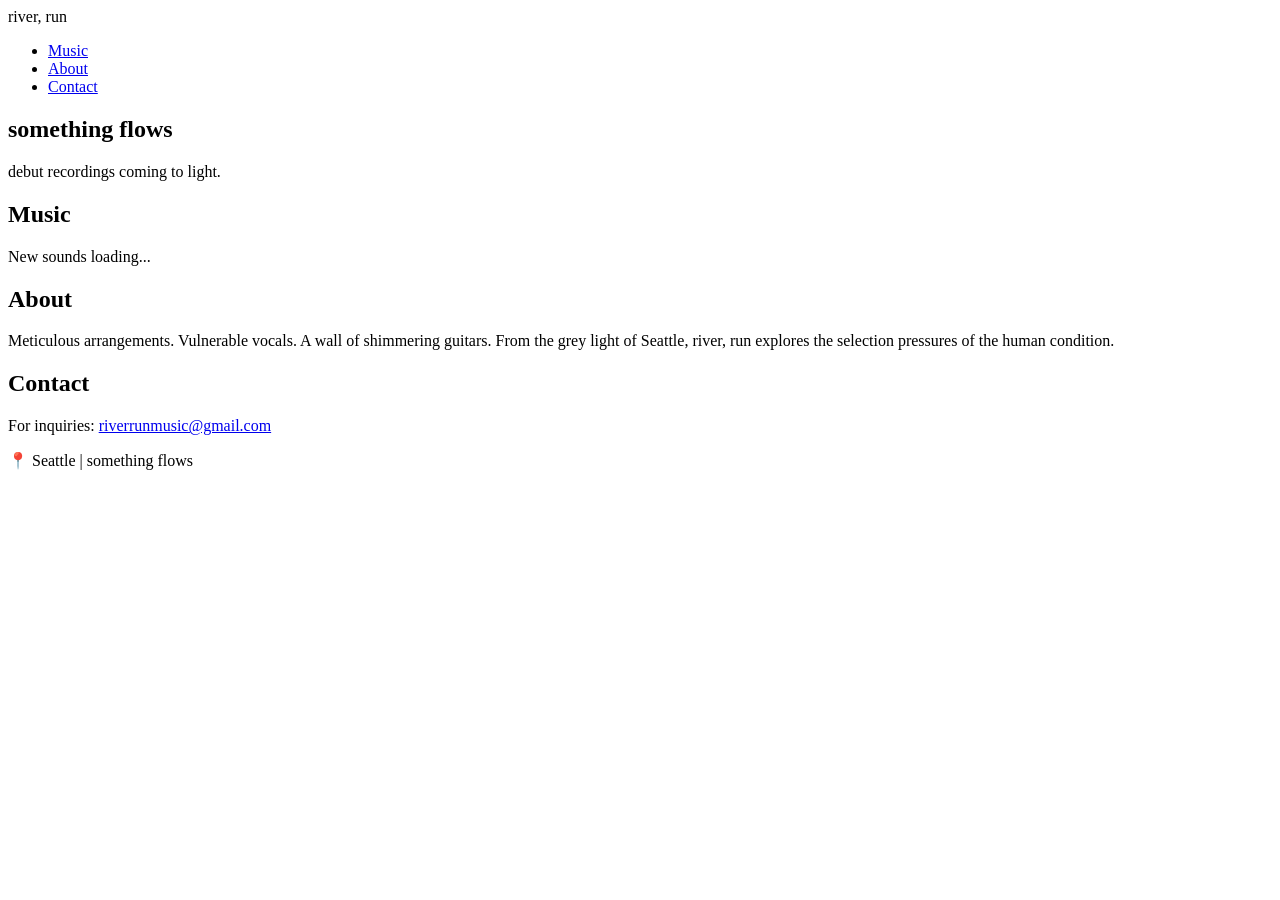
==== index.html @ 9f980f6b "rename landing_page* to index*" ====
<!DOCTYPE html>
<html lang="en">
<head>
    <meta charset="UTF-8">
    <meta name="viewport" content="width=device-width, initial-scale=1.0">
    <title>river, run | Official</title>
    <link rel="stylesheet" href="style.css">
    <link href="https://fonts.googleapis.com/css2?family=Inter:wght@300;400;600&display=swap" rel="stylesheet">
</head>
<body>

    <header>
        <nav>
            <div class="logo">river, <span class="run">run</span></div>
            <ul>
                <li><a href="#music">Music</a></li>
                <li><a href="#about">About</a></li>
                <li><a href="#contact">Contact</a></li>
            </ul>
        </nav>
    </header>

    <main>
        <section id="hero">
            <h1>something flows</h1>
            <p>debut recordings coming to light.</p>
        </section>

        <section id="music" class="content-section">
            <h2>Music</h2>
            <div class="player-placeholder">
                <p>New sounds loading...</p>
            </div>
        </section>

        <section id="about" class="content-section">
            <h2>About</h2>
            <div class="about-text">
                <p>Meticulous arrangements. Vulnerable vocals. A wall of shimmering guitars. From the grey light of Seattle, river, run explores the selection pressures of the human condition.</p>
            </div>
        </section>

        <section id="contact" class="content-section">
            <h2>Contact</h2>
            <p>For inquiries: <a href="mailto:riverrunmusic@gmail.com">riverrunmusic@gmail.com</a></p>
        </section>
    </main>

    <footer>
        <p>📍 Seattle | something flows</p>
    </footer>

</body>
</html>
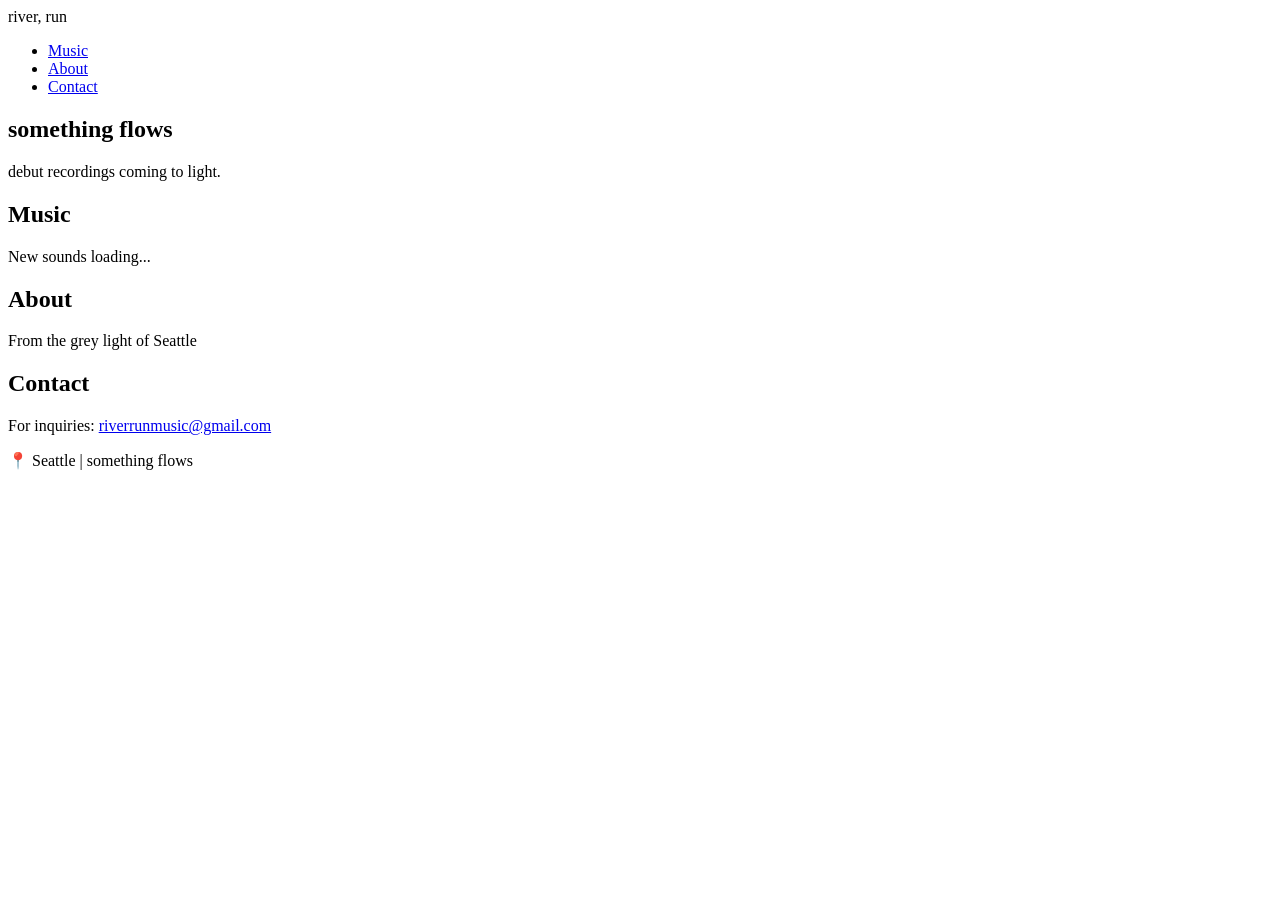
==== commit 9b60e5b8: "minor edits to bio" ====
--- a/index.html
+++ b/index.html
@@ -3,7 +3,7 @@
 <head>
     <meta charset="UTF-8">
     <meta name="viewport" content="width=device-width, initial-scale=1.0">
-    <title>river, run | Official</title>
+    <title>River Run | Official</title>
     <link rel="stylesheet" href="style.css">
     <link href="https://fonts.googleapis.com/css2?family=Inter:wght@300;400;600&display=swap" rel="stylesheet">
 </head>
@@ -36,7 +36,7 @@
         <section id="about" class="content-section">
             <h2>About</h2>
             <div class="about-text">
-                <p>Meticulous arrangements. Vulnerable vocals. A wall of shimmering guitars. From the grey light of Seattle, river, run explores the selection pressures of the human condition.</p>
+                <p>From the grey light of Seattle</p>
             </div>
         </section>
 
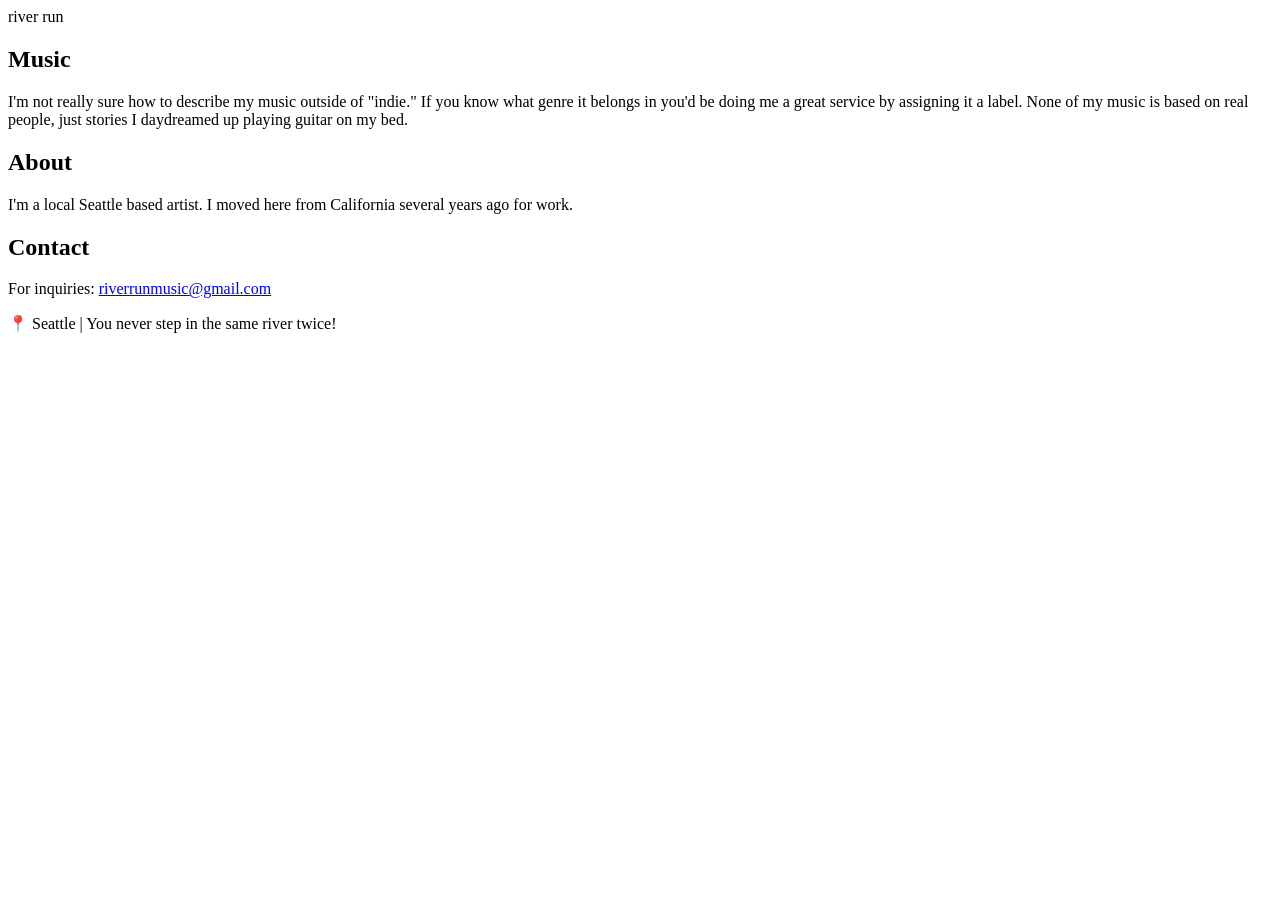
==== commit 0d3cb228: "add more details on bio" ====
--- a/index.html
+++ b/index.html
@@ -9,34 +9,27 @@
 </head>
 <body>
 
-    <header>
-        <nav>
-            <div class="logo">river, <span class="run">run</span></div>
-            <ul>
-                <li><a href="#music">Music</a></li>
-                <li><a href="#about">About</a></li>
-                <li><a href="#contact">Contact</a></li>
-            </ul>
-        </nav>
-    </header>
+ <header>
+    <nav>
+        <div class="logo">river <span class="run">run</span></div>
+    </nav>
+</header>
 
     <main>
-        <section id="hero">
-            <h1>something flows</h1>
-            <p>debut recordings coming to light.</p>
-        </section>
-
         <section id="music" class="content-section">
             <h2>Music</h2>
             <div class="player-placeholder">
-                <p>New sounds loading...</p>
+                <p>
+                    I'm not really sure how to describe my music outside of "indie." If you know what genre it belongs in you'd be doing me a great service by assigning it a label.
+                None of my music is based on real people, just stories I daydreamed up playing guitar on my bed.
+                </p>
             </div>
         </section>
 
         <section id="about" class="content-section">
             <h2>About</h2>
             <div class="about-text">
-                <p>From the grey light of Seattle</p>
+                <p>I'm a local Seattle based artist. I moved here from California several years ago for work. </p>
             </div>
         </section>
 
@@ -47,7 +40,7 @@
     </main>
 
     <footer>
-        <p>📍 Seattle | something flows</p>
+        <p>📍 Seattle | You never step in the same river twice! </p>
     </footer>
 
 </body>
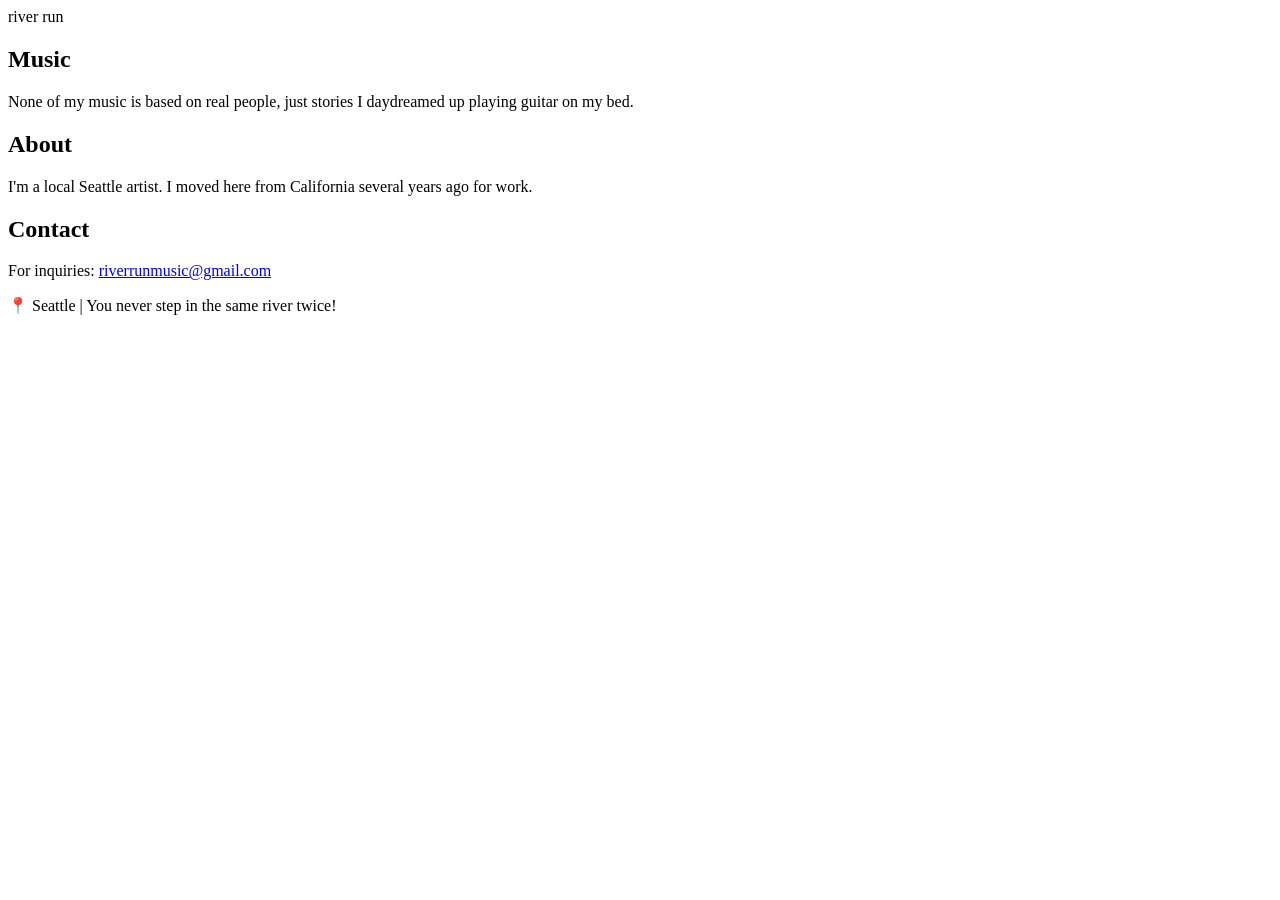
==== commit 06769a13: "get rid of genre statement" ====
--- a/index.html
+++ b/index.html
@@ -20,8 +20,7 @@
             <h2>Music</h2>
             <div class="player-placeholder">
                 <p>
-                    I'm not really sure how to describe my music outside of "indie." If you know what genre it belongs in you'd be doing me a great service by assigning it a label.
-                None of my music is based on real people, just stories I daydreamed up playing guitar on my bed.
+                    None of my music is based on real people, just stories I daydreamed up playing guitar on my bed.
                 </p>
             </div>
         </section>
@@ -29,7 +28,7 @@
         <section id="about" class="content-section">
             <h2>About</h2>
             <div class="about-text">
-                <p>I'm a local Seattle based artist. I moved here from California several years ago for work. </p>
+                <p>I'm a local Seattle artist. I moved here from California several years ago for work. </p>
             </div>
         </section>
 
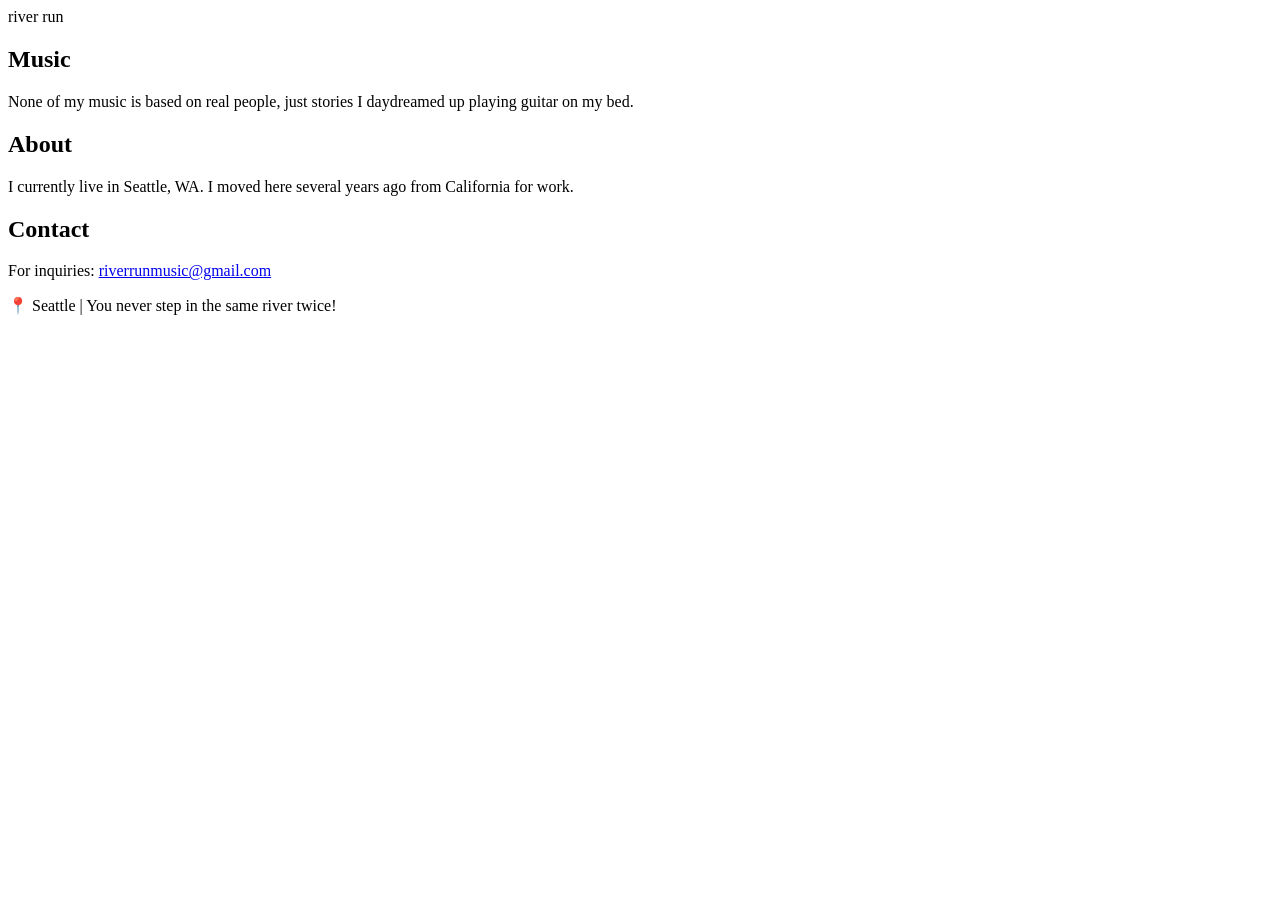
==== commit 8575a376: "clean up bio" ====
--- a/index.html
+++ b/index.html
@@ -28,7 +28,7 @@
         <section id="about" class="content-section">
             <h2>About</h2>
             <div class="about-text">
-                <p>I'm a local Seattle artist. I moved here from California several years ago for work. </p>
+                <p>I currently live in Seattle, WA. I moved here several years ago from California for work. </p>
             </div>
         </section>
 
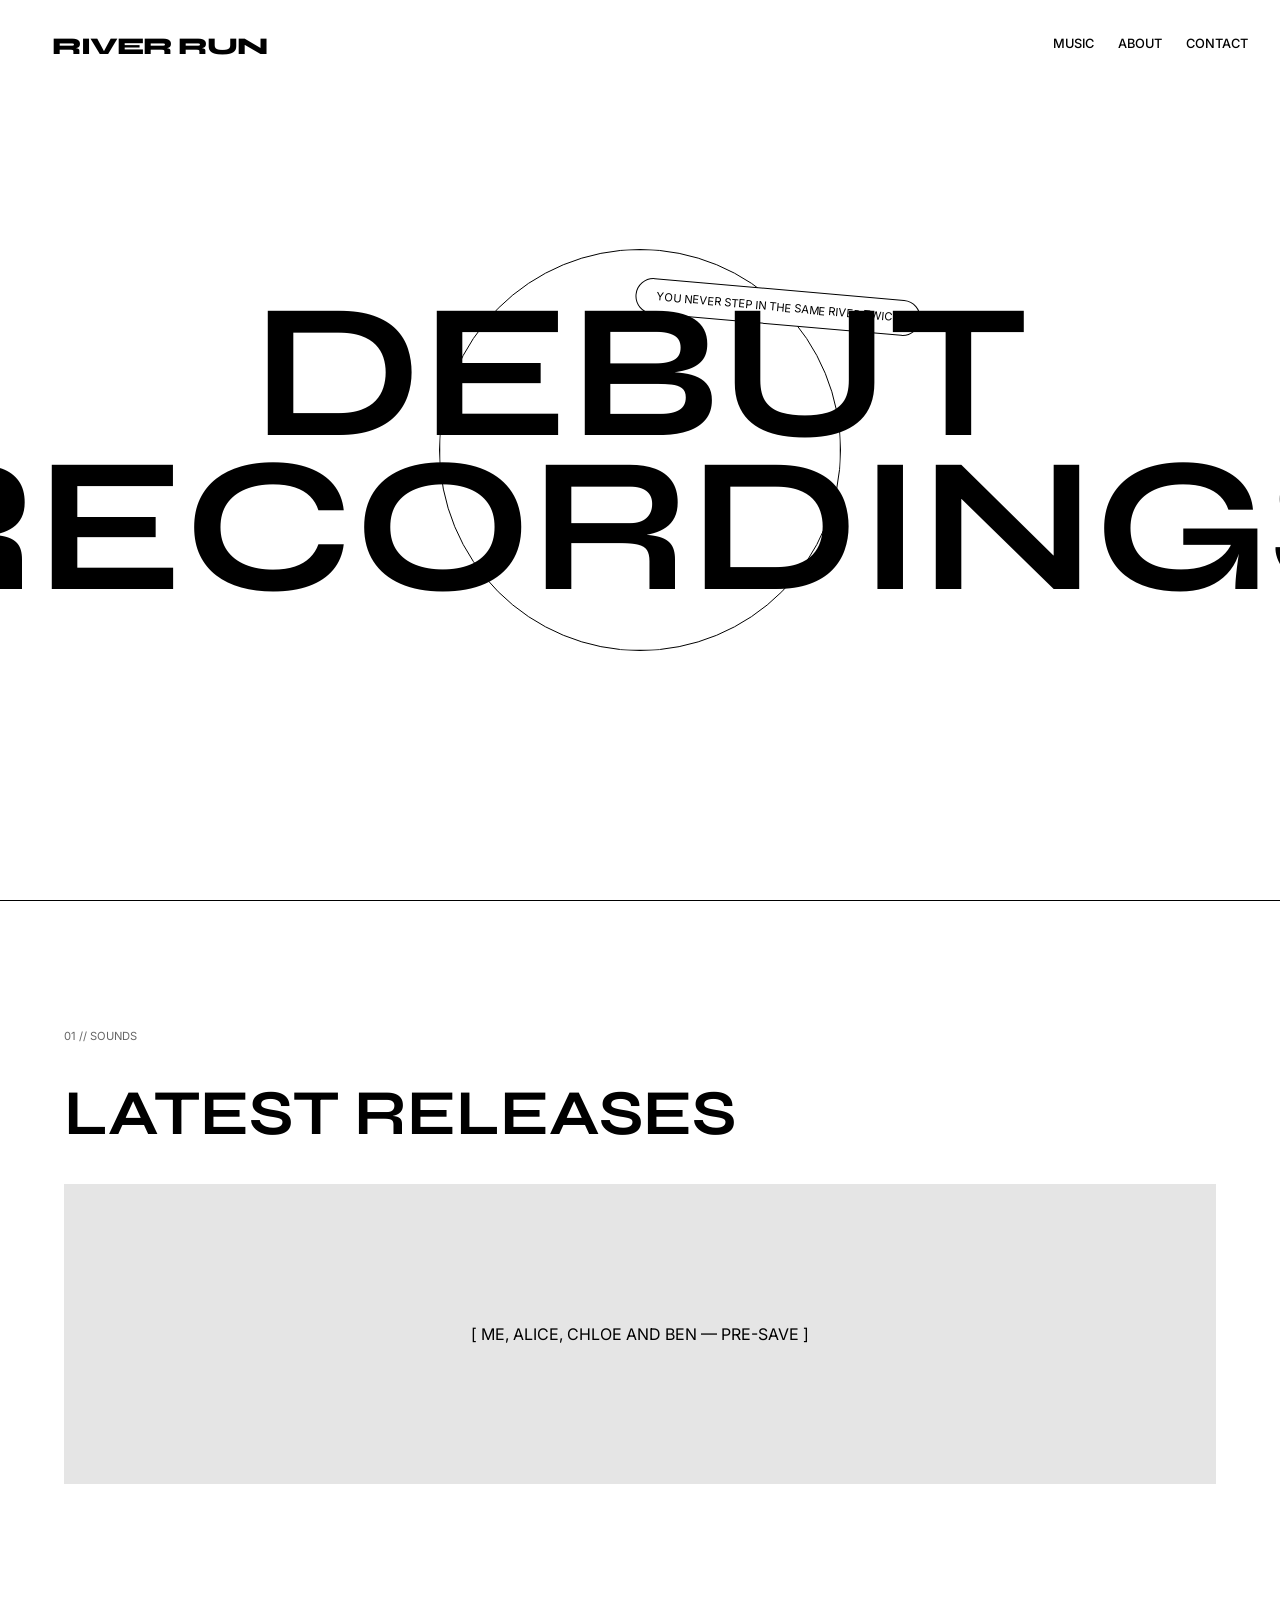
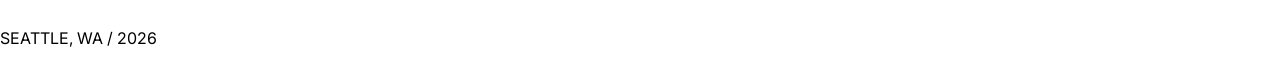
==== commit 39b71974: "rename index.css to style.css" ====
--- a/index.html
+++ b/index.html
@@ -3,44 +3,47 @@
 <head>
     <meta charset="UTF-8">
     <meta name="viewport" content="width=device-width, initial-scale=1.0">
-    <title>River Run | Official</title>
+    <title>RIVER RUN — OFFICIAL</title>
     <link rel="stylesheet" href="style.css">
-    <link href="https://fonts.googleapis.com/css2?family=Inter:wght@300;400;600&display=swap" rel="stylesheet">
+    <link href="https://fonts.googleapis.com/css2?family=Syne:wght@800&family=Inter:wght@300;500&display=swap" rel="stylesheet">
 </head>
 <body>
 
- <header>
     <nav>
-        <div class="logo">river <span class="run">run</span></div>
+        <div class="nav-left">
+            <a href="/" class="logo">RIVER RUN</a>
+        </div>
+        <div class="nav-right">
+            <a href="#music">MUSIC</a>
+            <!--a href="pages/tour.html">TOUR</a--> <!--Add this in later-->
+            <a href="#about">ABOUT</a>
+            <a href="#contact">CONTACT</a>
+        </div>
     </nav>
-</header>
 
     <main>
-        <section id="music" class="content-section">
-            <h2>Music</h2>
-            <div class="player-placeholder">
-                <p>
-                    None of my music is based on real people, just stories I daydreamed up playing guitar on my bed.
-                </p>
+        <section id="hero">
+            <div class="hero-image-container">
+                <div class="circle-mask">
+                    <img src="your-image.jpg" alt="">
+                </div>
+                <div class="floating-note"> you never step in the same river twice </div>
             </div>
+            <h1 class="giant-text">DEBUT<br>RECORDINGS</h1>
         </section>
 
-        <section id="about" class="content-section">
-            <h2>About</h2>
-            <div class="about-text">
-                <p>I currently live in Seattle, WA. I moved here several years ago from California for work. </p>
+        <section id="music" class="content-block">
+            <span class="section-label">01 // SOUNDS</span>
+            <h2>LATEST RELEASES</h2>
+            <div class="player-box">
+                <p>[ ME, ALICE, CHLOE AND BEN — PRE-SAVE ]</p>
             </div>
-        </section>
-
-        <section id="contact" class="content-section">
-            <h2>Contact</h2>
-            <p>For inquiries: <a href="mailto:riverrunmusic@gmail.com">riverrunmusic@gmail.com</a></p>
         </section>
     </main>
 
     <footer>
-        <p>📍 Seattle | You never step in the same river twice! </p>
+        <p>SEATTLE, WA / 2026</p>
     </footer>
 
 </body>
-</html>
+</html>
--- a/style.css
+++ b/style.css
@@ -0,0 +1,126 @@
+:root {
+    --bg: #ffffff;
+    --black: #000000;
+    --gray: #e5e5e5;
+    --accent: #ff0000; /* Optional: a sharp hit of color for links */
+}
+
+body {
+    background-color: var(--bg);
+    color: var(--black);
+    margin: 0;
+    font-family: 'Inter', sans-serif;
+    text-transform: uppercase; /* Julia Wolfe style uses a lot of caps */
+    overflow-x: hidden;
+}
+
+/* NAVIGATION */
+nav {
+    display: flex;
+    justify-content: space-between;
+    padding: 2rem;
+    position: fixed;
+    width: calc(100% - 4rem);
+    z-index: 100;
+    mix-blend-mode: difference; /* Makes text invert colors over images */
+    color: white; /* Combined with blend-mode, this looks very 'editorial' */
+}
+
+.logo {
+    font-family: 'Syne', sans-serif;
+    font-weight: 800;
+    font-size: 1.5rem;
+    text-decoration: none;
+    letter-spacing: -1px;
+}
+
+nav a {
+    text-decoration: none;
+    color: inherit;
+    font-size: 0.8rem;
+    font-weight: 500;
+    margin-left: 20px;
+}
+
+/* HERO SECTION */
+#hero {
+    height: 100vh;
+    display: flex;
+    flex-direction: column;
+    justify-content: center;
+    align-items: center;
+    position: relative;
+}
+
+.giant-text {
+    font-family: 'Syne', sans-serif;
+    font-size: 15vw; /* Extremely large, responsive text */
+    line-height: 0.8;
+    margin: 0;
+    z-index: 2;
+    text-align: center;
+}
+
+.hero-image-container {
+    position: absolute;
+    top: 50%;
+    left: 50%;
+    transform: translate(-50%, -50%);
+    z-index: 1;
+}
+
+.circle-mask {
+    width: 400px;
+    height: 400px;
+    border-radius: 50%;
+    overflow: hidden;
+    border: 1px solid var(--black);
+}
+
+.circle-mask img {
+    width: 100%;
+    height: 100%;
+    object-fit: cover;
+    filter: grayscale(100%); /* Adds to the 'Girls in Purgatory' vibe */
+}
+
+.floating-note {
+    background: white;
+    padding: 10px 20px;
+    border-radius: 50px;
+    border: 1px solid black;
+    position: absolute;
+    top: 10%;
+    right: -20%;
+    font-size: 0.7rem;
+    transform: rotate(5deg);
+}
+
+/* CONTENT BLOCKS */
+.content-block {
+    padding: 10vw 5vw;
+    border-top: 1px solid var(--black);
+}
+
+.section-label {
+    font-size: 0.7rem;
+    color: #666;
+    display: block;
+    margin-bottom: 2rem;
+}
+
+h2 {
+    font-family: 'Syne', sans-serif;
+    font-size: 4rem;
+    margin: 0;
+}
+
+.player-box {
+    width: 100%;
+    height: 300px;
+    background: var(--gray);
+    display: flex;
+    justify-content: center;
+    align-items: center;
+    margin-top: 2rem;
+}
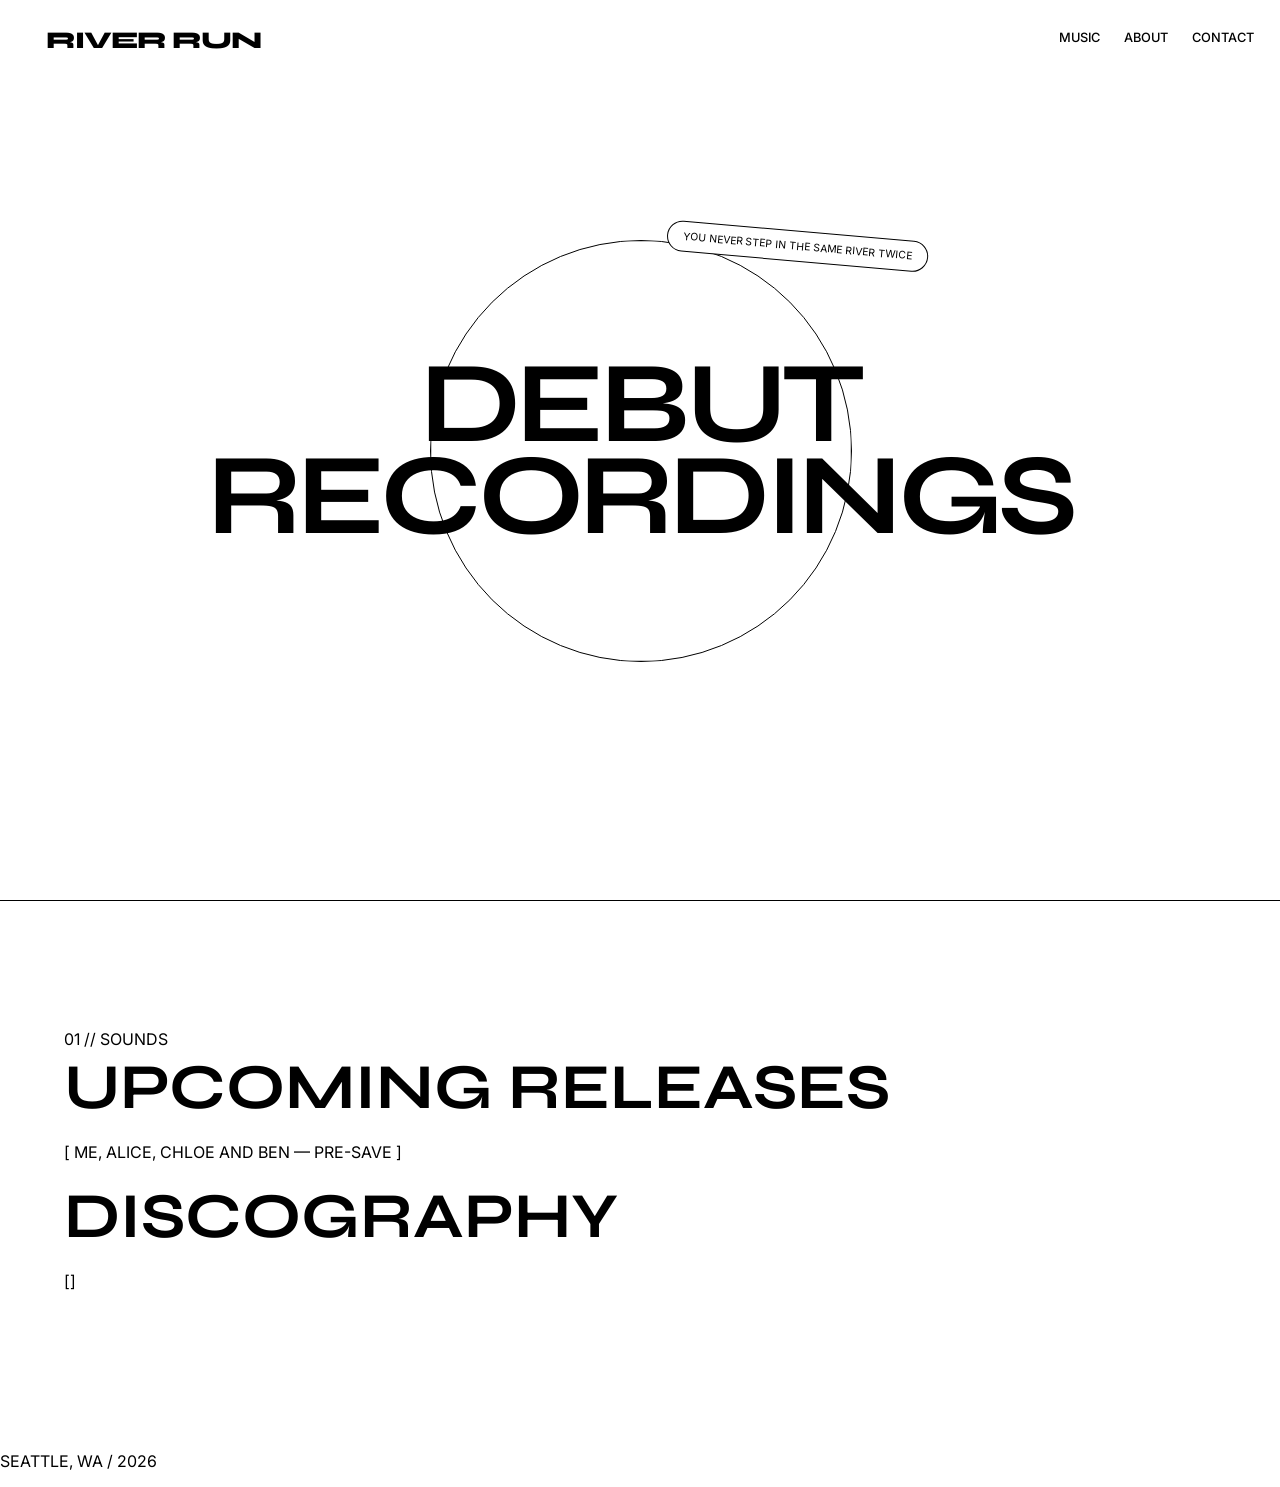
==== commit e4e2c0bc: "add a discography tag" ====
--- a/index.html
+++ b/index.html
@@ -34,9 +34,13 @@
 
         <section id="music" class="content-block">
             <span class="section-label">01 // SOUNDS</span>
-            <h2>LATEST RELEASES</h2>
+            <h2>UPCOMING RELEASES</h2>
             <div class="player-box">
                 <p>[ ME, ALICE, CHLOE AND BEN — PRE-SAVE ]</p>
+            </div>
+             <h2>DISCOGRAPHY</h2>
+            <div class="player-box">
+                <p>[]</p>
             </div>
         </section>
     </main>
--- a/style.css
+++ b/style.css
@@ -2,7 +2,8 @@
     --bg: #ffffff;
     --black: #000000;
     --gray: #e5e5e5;
-    --accent: #ff0000; /* Optional: a sharp hit of color for links */
+    /* Redefining spacing for the editorial layout */
+    --p-rem: clamp(1rem, 2vw, 2rem);
 }
 
 body {
@@ -10,20 +11,20 @@
     color: var(--black);
     margin: 0;
     font-family: 'Inter', sans-serif;
-    text-transform: uppercase; /* Julia Wolfe style uses a lot of caps */
+    text-transform: uppercase;
     overflow-x: hidden;
 }
 
-/* NAVIGATION */
+/* NAVIGATION (Kept similar) */
 nav {
     display: flex;
     justify-content: space-between;
-    padding: 2rem;
+    padding: var(--p-rem);
     position: fixed;
-    width: calc(100% - 4rem);
+    width: calc(100% - (var(--p-rem)*2));
     z-index: 100;
-    mix-blend-mode: difference; /* Makes text invert colors over images */
-    color: white; /* Combined with blend-mode, this looks very 'editorial' */
+    mix-blend-mode: difference;
+    color: white;
 }
 
 .logo {
@@ -42,7 +43,7 @@
     margin-left: 20px;
 }
 
-/* HERO SECTION */
+/* 🟢 HERO SECTION: REPAIRED FOR FULLSCREEN 🟢 */
 #hero {
     height: 100vh;
     display: flex;
@@ -50,15 +51,28 @@
     justify-content: center;
     align-items: center;
     position: relative;
+    /* Adding padding to prevent text hitting the edges */
+    padding: 0 5vw; 
 }
 
 .giant-text {
     font-family: 'Syne', sans-serif;
-    font-size: 15vw; /* Extremely large, responsive text */
+    /* 🟢 REFINED CLAMP 🟢 
+       Lowered middle value to 9vw and capped the max at 8.5rem 
+       This ensures 'RECORDINGS' stays on one line on most laptops. */
+    font-size: clamp(3rem, 9vw, 8.5rem); 
+    
     line-height: 0.8;
     margin: 0;
     z-index: 2;
     text-align: center;
+    position: relative;
+    
+    /* 🟢 TIGHTER SPACING 🟢
+       Negative letter spacing is a hallmark of this high-fashion style.
+       It makes the words feel like a single solid block. */
+    letter-spacing: -0.04em; 
+    word-spacing: -0.1em;
 }
 
 .hero-image-container {
@@ -67,60 +81,52 @@
     left: 50%;
     transform: translate(-50%, -50%);
     z-index: 1;
+    
+    /* Scaling the bubble to be slightly smaller so it doesn't 
+       compete with the text as much */
+    width: clamp(200px, 35vw, 420px);
+    height: clamp(200px, 35vw, 420px);
 }
 
 .circle-mask {
-    width: 400px;
-    height: 400px;
+    width: 100%;
+    height: 100%;
     border-radius: 50%;
     overflow: hidden;
     border: 1px solid var(--black);
+    position: relative; /* Anchor for the tiny floating note */
 }
 
 .circle-mask img {
     width: 100%;
     height: 100%;
-    object-fit: cover;
-    filter: grayscale(100%); /* Adds to the 'Girls in Purgatory' vibe */
+    object-fit: cover; /* 🟢 FIXES image stretching 🟢 */
+    filter: grayscale(100%);
 }
 
 .floating-note {
     background: white;
-    padding: 10px 20px;
+    padding: 8px 15px; /* Subtle size adjust */
     border-radius: 50px;
     border: 1px solid black;
     position: absolute;
-    top: 10%;
-    right: -20%;
-    font-size: 0.7rem;
-    transform: rotate(5deg);
+    /* Position relative to the *bubble* now */
+    top: 0;
+    right: 0;
+    transform: translate(30%, -30%) rotate(5deg);
+    font-size: 0.65rem;
+    white-space: nowrap; /* Prevents text wrap */
+    z-index: 10; /* Sits *above* everything, even text */
 }
 
-/* CONTENT BLOCKS */
+/* CONTENT BLOCKS (Kept same) */
 .content-block {
     padding: 10vw 5vw;
     border-top: 1px solid var(--black);
 }
 
-.section-label {
-    font-size: 0.7rem;
-    color: #666;
-    display: block;
-    margin-bottom: 2rem;
-}
-
 h2 {
     font-family: 'Syne', sans-serif;
-    font-size: 4rem;
+    font-size: clamp(2rem, 6vw, 4rem); /* Responsive subheads too */
     margin: 0;
-}
-
-.player-box {
-    width: 100%;
-    height: 300px;
-    background: var(--gray);
-    display: flex;
-    justify-content: center;
-    align-items: center;
-    margin-top: 2rem;
 }
